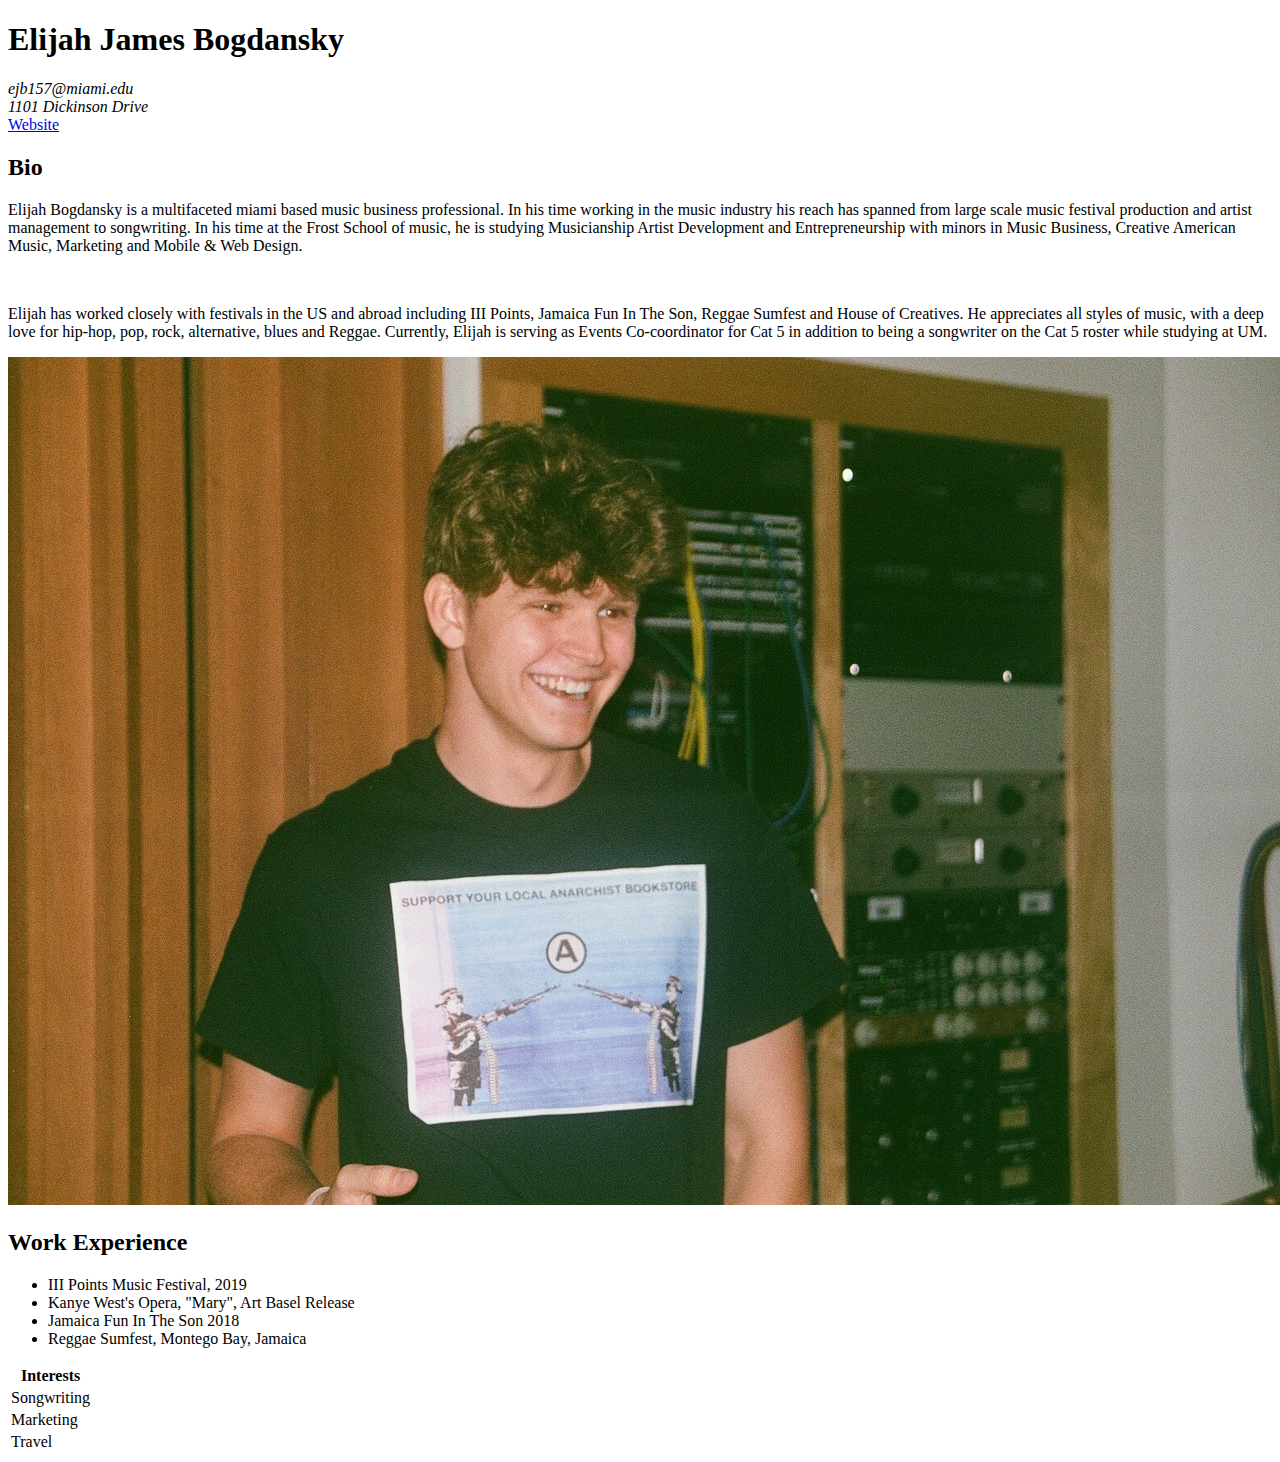
==== assignment2/index.html @ cfe76b3f "upload" ====
<!DOCTYPE html>
<html lang="en" dir="ltr">

<head>
  <link rel="stylesheet" href="css/styles.css">
  <link href="https://fonts.googleapis.com/css?family=Lato&display=swap" rel="stylesheet">
  <title>
    Elijah James Bogdansky
  </title>
</head>

<body>
  <h1>Elijah James Bogdansky</h1>
  <address>
    <div>ejb157@miami.edu</div>
    <div>1101 Dickinson Drive</div>
  </address>
  <a class="website-link" href="https://www.elijahjamesb.com"> Website</a>
  <h2 class="subtitle"> Bio</h2>
  <p> Elijah Bogdansky is a multifaceted miami based music business professional. In his time working in the music industry his reach has spanned from large scale music festival production and artist management to songwriting. In his time at
    the Frost School of music, he is studying Musicianship Artist Development and Entrepreneurship with minors in Music Business, Creative American Music, Marketing and Mobile & Web Design.
  </p>
  ​<p> Elijah has worked closely with festivals in the US and abroad including III Points, Jamaica Fun In The Son, Reggae Sumfest and House of Creatives. He appreciates all styles of music, with a deep love for hip-hop, pop, rock,
    alternative, blues and Reggae. Currently, Elijah is serving as Events Co-coordinator for Cat 5 in addition to being a songwriter on the Cat 5 roster while studying at UM.
  </p>
  <img class="studio-picture" src="./images/studio-picture.JPG" alt="">
  <h2 class=" subtitle"> Work Experience</h2>

  <ul>
    <li class="list-item"> III Points Music Festival, 2019 </li>
    <li class="list-item"> Kanye West's Opera, "Mary", Art Basel Release </li>
    <li class="list-item"> Jamaica Fun In The Son 2018 </li>
    <li class="list-item"> Reggae Sumfest, Montego Bay, Jamaica </li>
  </ul>
  <table>
    <th class="subtitle"> Interests</th>
    <tbody>
      <tr class="table-row">
        <td> Songwriting </td>
      </tr>
      <tr class="table-row">
        <td>Marketing</td>
      </tr>
      <tr class="table-row">
        <td>Travel</td>
      </tr>
    </tbody>
  </table>



</body>

</HTML>
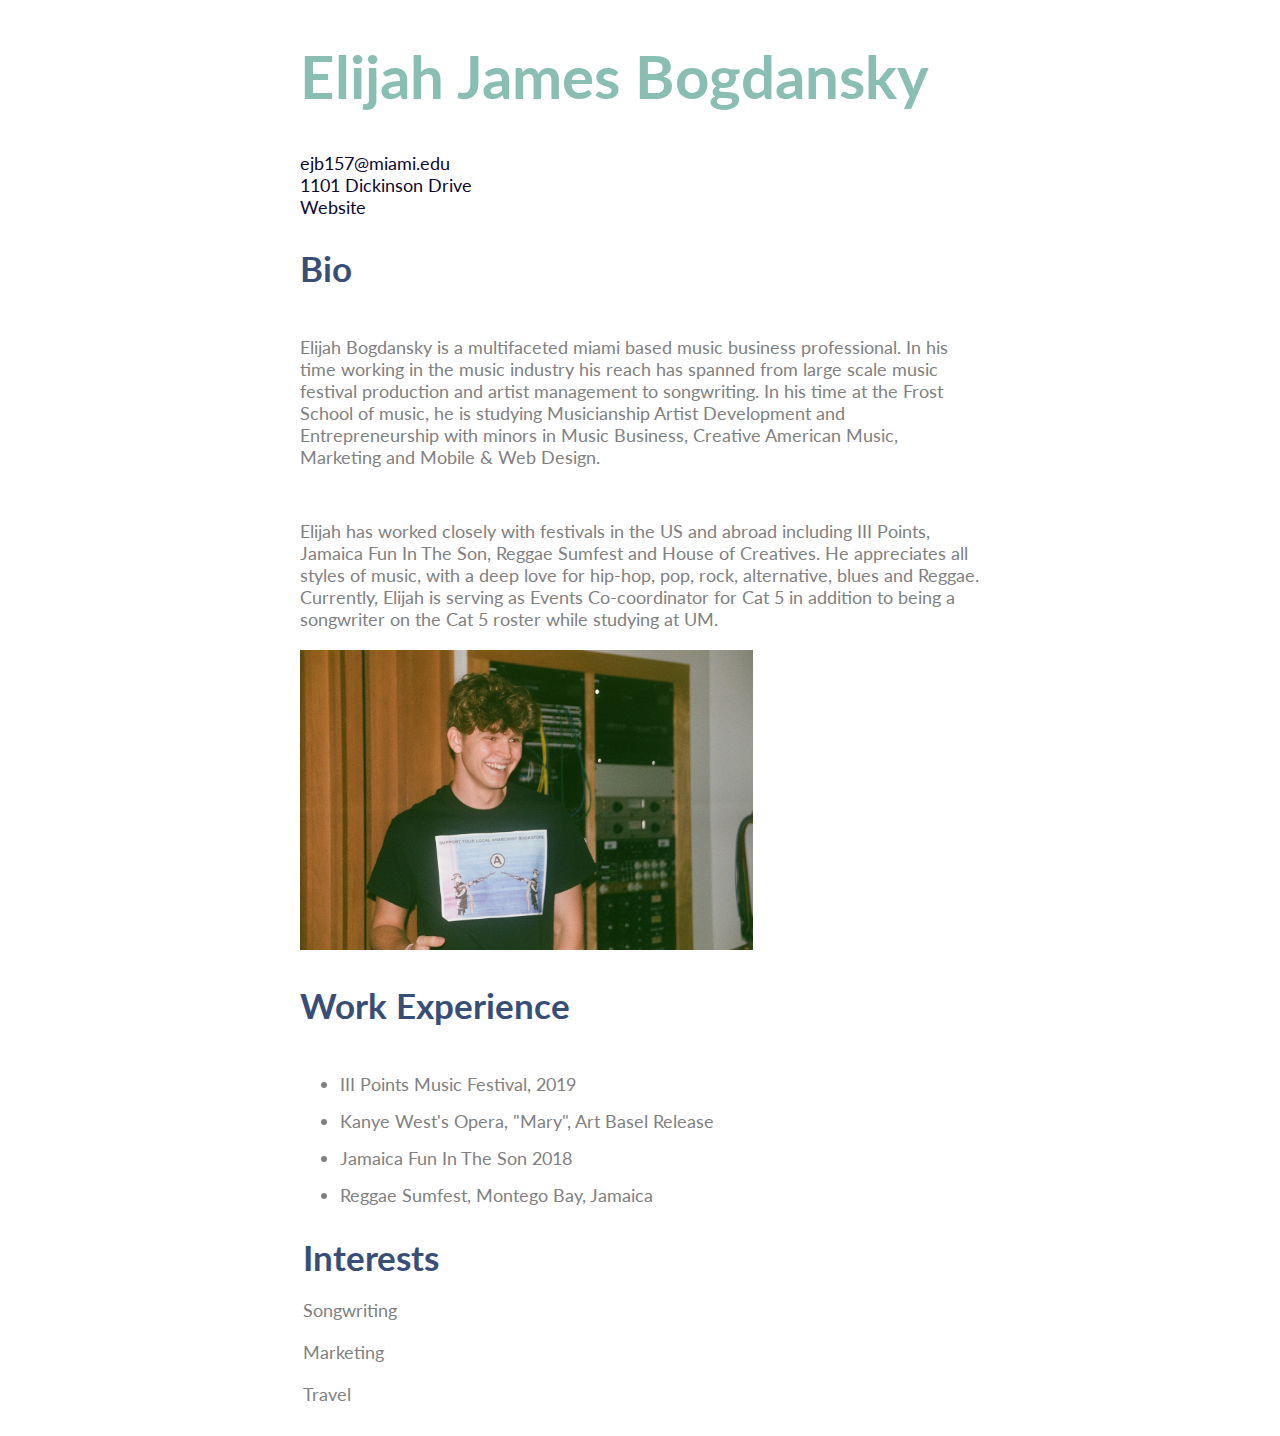
==== commit 2aa96935: "capitalize" ====
--- a/assignment2/index.html
+++ b/assignment2/index.html
@@ -2,7 +2,8 @@
 <html lang="en" dir="ltr">
 
 <head>
-  <link rel="stylesheet" href="css/styles.css">
+  <link rel="stylesheet" href="CSS/styles.css">
+
   <link href="https://fonts.googleapis.com/css?family=Lato&display=swap" rel="stylesheet">
   <title>
     Elijah James Bogdansky
--- a/assignment2/CSS/styles.css
+++ b/assignment2/CSS/styles.css
@@ -0,0 +1,52 @@
+
+body{
+  color:#808080;
+  font-family: 'Lato', sans-serif;
+  font-size: 18px;
+  margin: 20px 300px;
+}
+
+h1{
+  color: #8BBEB2;
+  font-size: 60px;
+}
+
+address{
+  font-style: normal;
+  color: #0D0630;
+}
+
+p{
+  margin: 10px 0 20px 0;
+}
+
+.subtitle{
+  color: #384E77;
+  font-size: 35px;
+  height: 60px;
+}
+
+.website-link{
+  text-decoration: none;
+  color: #0D0630;
+}
+
+.website-link:hover{
+  color:#8BBEB2;
+}
+
+.studio-picture{
+  height: 300px;
+  width: auto;
+}
+
+.list-item{
+  margin:15px 0;
+}
+
+.table-row{
+    height: 40px;
+}
+.paragraph{
+  color:green;
+}
